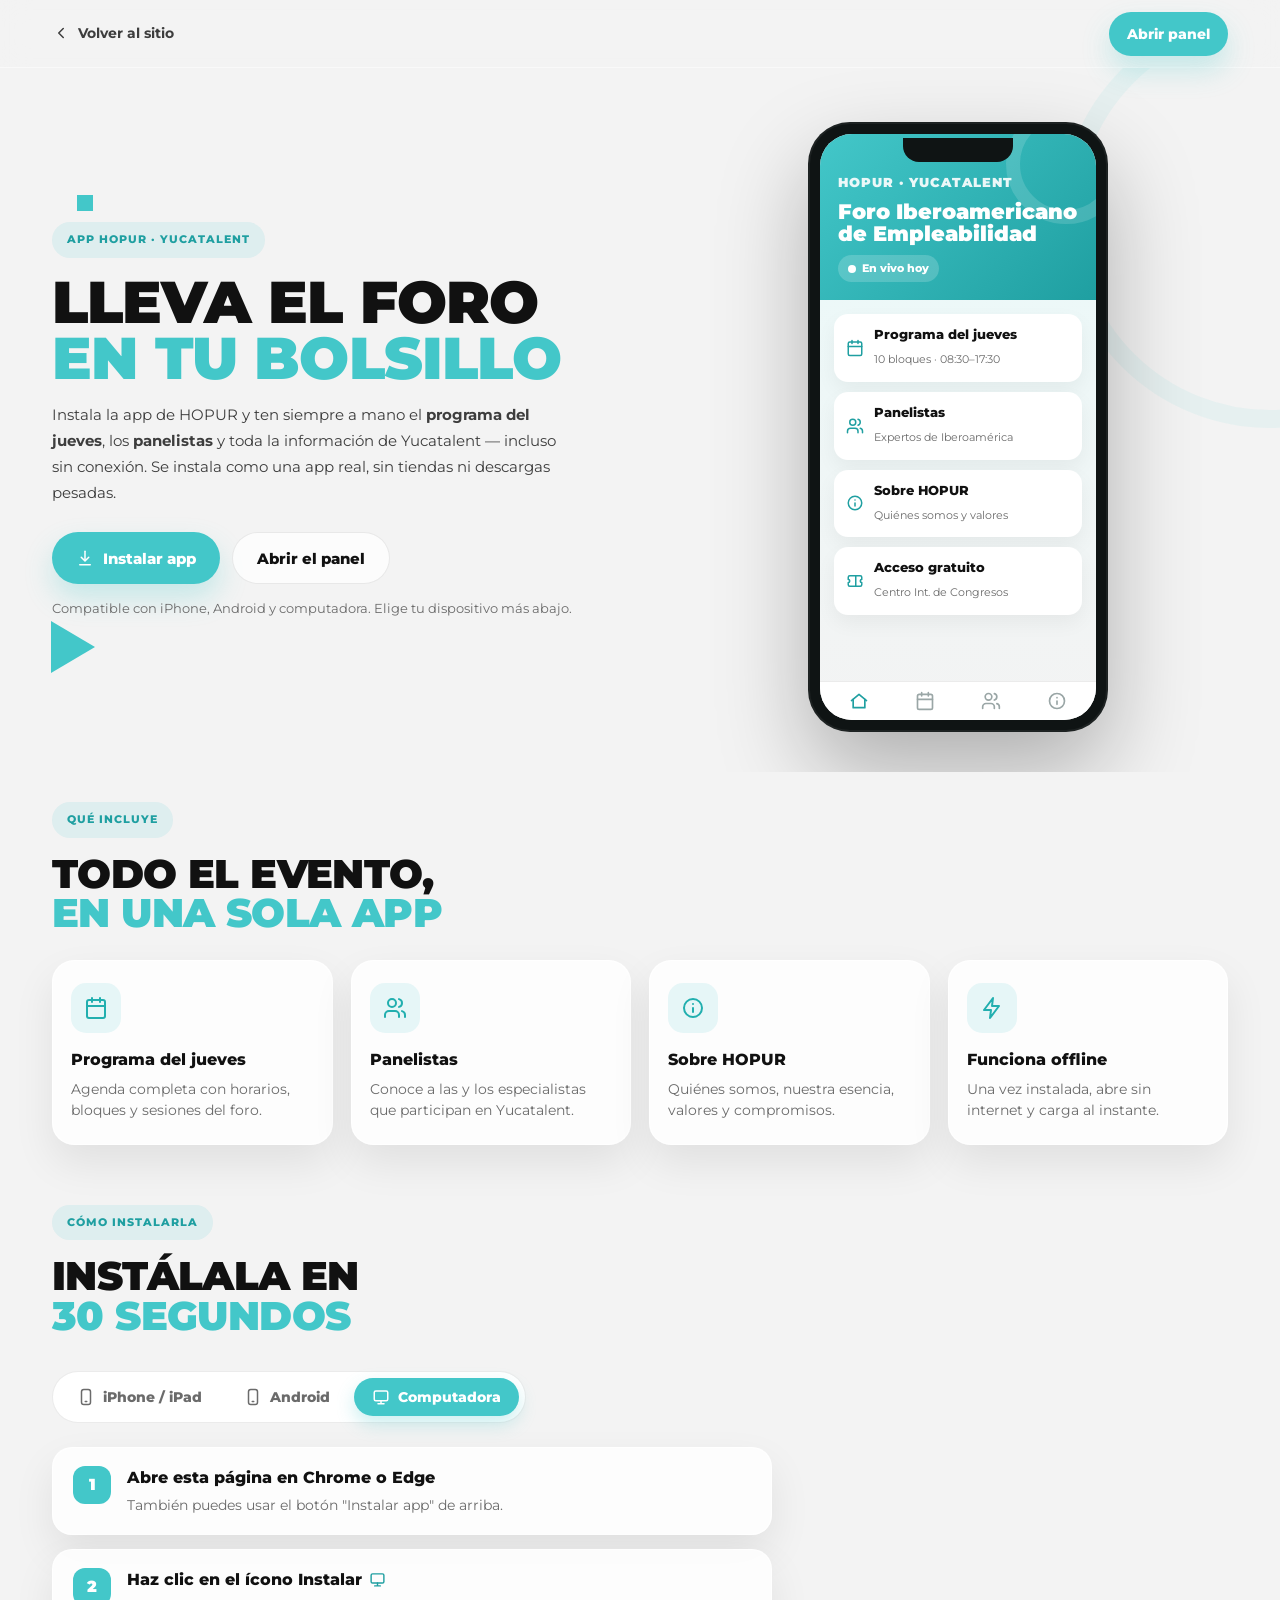
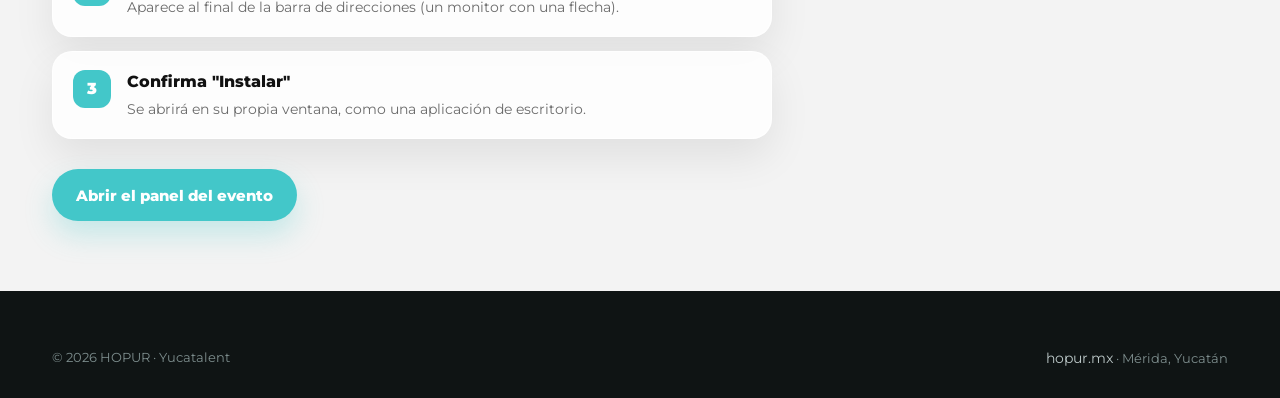
==== app/index.html @ fead2804 "App PWA: pagina de instalacion /app + dashboard del evento - /app: landing de instalacion con mockup" ====
<!doctype html>
<html lang="es">
<head>
  <meta charset="utf-8">
  <meta name="viewport" content="width=device-width, initial-scale=1, viewport-fit=cover">
  <title>App HOPUR · Instala Yucatalent en tu dispositivo</title>
  <meta name="description" content="Instala la app de HOPUR y lleva Yucatalent contigo: programa del jueves, panelistas e información del foro, incluso sin conexión.">
  <meta name="theme-color" content="#43c7c9">
  <link rel="manifest" href="/manifest.json">
  <link rel="icon" href="/icons/icon.svg" type="image/svg+xml">
  <link rel="apple-touch-icon" href="/icons/icon.svg">
  <link rel="preconnect" href="https://fonts.googleapis.com">
  <link rel="preconnect" href="https://fonts.gstatic.com" crossorigin>
  <link href="https://fonts.googleapis.com/css2?family=Montserrat:wght@400;500;600;700;800;900&display=swap" rel="stylesheet">
  <link rel="stylesheet" href="/css/styles.css">
  <link rel="stylesheet" href="/css/app.css">
</head>
<body>

  <svg width="0" height="0" style="position:absolute" aria-hidden="true" focusable="false"><defs>
    <symbol id="i-home" viewBox="0 0 24 24"><path d="M3 11.5 12 4l9 7.5"/><path d="M5 10v10h14V10"/></symbol>
    <symbol id="i-calendar" viewBox="0 0 24 24"><rect x="3" y="4" width="18" height="18" rx="2"/><path d="M16 2v4M8 2v4M3 10h18"/></symbol>
    <symbol id="i-users" viewBox="0 0 24 24"><path d="M16 21v-2a4 4 0 0 0-4-4H6a4 4 0 0 0-4 4v2"/><circle cx="9" cy="7" r="4"/><path d="M22 21v-2a4 4 0 0 0-3-3.87"/><path d="M16 3.13a4 4 0 0 1 0 7.75"/></symbol>
    <symbol id="i-info" viewBox="0 0 24 24"><circle cx="12" cy="12" r="9"/><path d="M12 16v-4M12 8h.01"/></symbol>
    <symbol id="i-ticket" viewBox="0 0 24 24"><path d="M3 7a2 2 0 0 1 2-2h14a2 2 0 0 1 2 2v3a2 2 0 0 0 0 4v3a2 2 0 0 1-2 2H5a2 2 0 0 1-2-2v-3a2 2 0 0 0 0-4Z"/><path d="M13 5v14"/></symbol>
    <symbol id="i-bolt" viewBox="0 0 24 24"><path d="M13 2 4 14h7l-1 8 9-12h-7l1-8Z"/></symbol>
    <symbol id="i-download" viewBox="0 0 24 24"><path d="M12 3v12"/><path d="M7 11l5 5 5-5"/><path d="M5 21h14"/></symbol>
    <symbol id="i-share" viewBox="0 0 24 24"><path d="M12 15V4"/><path d="M8 8l4-4 4 4"/><path d="M5 12v7a1 1 0 0 0 1 1h12a1 1 0 0 0 1-1v-7"/></symbol>
    <symbol id="i-plus-square" viewBox="0 0 24 24"><rect x="3" y="3" width="18" height="18" rx="3"/><path d="M12 8v8M8 12h8"/></symbol>
    <symbol id="i-dots" viewBox="0 0 24 24"><circle cx="12" cy="5" r="1.6" fill="currentColor" stroke="none"/><circle cx="12" cy="12" r="1.6" fill="currentColor" stroke="none"/><circle cx="12" cy="19" r="1.6" fill="currentColor" stroke="none"/></symbol>
    <symbol id="i-phone" viewBox="0 0 24 24"><rect x="6" y="2" width="12" height="20" rx="3"/><path d="M11 18h2"/></symbol>
    <symbol id="i-monitor" viewBox="0 0 24 24"><rect x="3" y="4" width="18" height="13" rx="2"/><path d="M8 21h8M12 17v4"/></symbol>
    <symbol id="i-back" viewBox="0 0 24 24"><path d="M15 6l-6 6 6 6"/></symbol>
    <symbol id="i-check" viewBox="0 0 24 24"><path d="M20 6 9 17l-5-5"/></symbol>
  </defs></svg>

  <div class="appland">
    <header class="appland__nav">
      <div class="nav__inner">
        <a class="appland__back" href="/"><svg class="ic ic--sm"><use href="#i-back"/></svg> Volver al sitio</a>
        <a class="btn btn--primary" href="/app/dashboard/" style="min-height:44px;padding:0 18px;font-size:14px">Abrir panel</a>
      </div>
    </header>

    <!-- HERO -->
    <section class="apphero">
      <div class="deco deco--ring" style="width:420px;height:420px;right:-200px;top:-60px"></div>
      <div class="deco deco--square" style="width:16px;height:16px;top:18%;left:6%"></div>
      <div class="deco deco--triangle" style="left:4%;bottom:14%"></div>
      <div class="container apphero__wrap">
        <div>
          <span class="eyebrow">App HOPUR · Yucatalent</span>
          <h1 class="apphero__title">Lleva el foro <span>en tu bolsillo</span></h1>
          <p class="apphero__text">
            Instala la app de HOPUR y ten siempre a mano el <strong>programa del jueves</strong>,
            los <strong>panelistas</strong> y toda la información de Yucatalent — incluso sin conexión.
            Se instala como una app real, sin tiendas ni descargas pesadas.
          </p>
          <div class="apphero__actions">
            <button class="btn btn--primary" id="installBtn"><svg class="ic ic--sm"><use href="#i-download"/></svg> Instalar app</button>
            <a class="btn btn--secondary" href="/app/dashboard/">Abrir el panel</a>
          </div>
          <p class="apphero__note" id="installNote">Compatible con iPhone, Android y computadora. Elige tu dispositivo más abajo.</p>
        </div>

        <div class="apphero__stage">
          <div class="phone" aria-hidden="true">
            <div class="phone__screen">
              <div class="phone__top">
                <div class="phone__brand">HOPUR · YUCATALENT</div>
                <div class="phone__h">Foro Iberoamericano de Empleabilidad</div>
                <div class="phone__live"><span class="dot"></span> En vivo hoy</div>
              </div>
              <div class="phone__body">
                <div class="phone__row"><svg class="ic"><use href="#i-calendar"/></svg><div><b>Programa del jueves</b><small>10 bloques · 08:30–17:30</small></div></div>
                <div class="phone__row"><svg class="ic"><use href="#i-users"/></svg><div><b>Panelistas</b><small>Expertos de Iberoamérica</small></div></div>
                <div class="phone__row"><svg class="ic"><use href="#i-info"/></svg><div><b>Sobre HOPUR</b><small>Quiénes somos y valores</small></div></div>
                <div class="phone__row"><svg class="ic"><use href="#i-ticket"/></svg><div><b>Acceso gratuito</b><small>Centro Int. de Congresos</small></div></div>
              </div>
              <div class="phone__tabbar">
                <svg class="ic on"><use href="#i-home"/></svg>
                <svg class="ic"><use href="#i-calendar"/></svg>
                <svg class="ic"><use href="#i-users"/></svg>
                <svg class="ic"><use href="#i-info"/></svg>
              </div>
            </div>
          </div>
        </div>
      </div>
    </section>

    <!-- QUÉ INCLUYE -->
    <section class="appfeatures">
      <div class="container">
        <span class="eyebrow">Qué incluye</span>
        <h2 class="section-title" style="font-size:clamp(24px,3.4vw,40px)">Todo el evento, <span>en una sola app</span></h2>
        <div class="appfeatures__grid">
          <article class="appfeature"><div class="appfeature__ic"><svg class="ic"><use href="#i-calendar"/></svg></div><h3>Programa del jueves</h3><p>Agenda completa con horarios, bloques y sesiones del foro.</p></article>
          <article class="appfeature"><div class="appfeature__ic"><svg class="ic"><use href="#i-users"/></svg></div><h3>Panelistas</h3><p>Conoce a las y los especialistas que participan en Yucatalent.</p></article>
          <article class="appfeature"><div class="appfeature__ic"><svg class="ic"><use href="#i-info"/></svg></div><h3>Sobre HOPUR</h3><p>Quiénes somos, nuestra esencia, valores y compromisos.</p></article>
          <article class="appfeature"><div class="appfeature__ic"><svg class="ic"><use href="#i-bolt"/></svg></div><h3>Funciona offline</h3><p>Una vez instalada, abre sin internet y carga al instante.</p></article>
        </div>
      </div>
    </section>

    <!-- INSTRUCCIONES -->
    <section class="appinstall">
      <div class="container">
        <span class="eyebrow">Cómo instalarla</span>
        <h2 class="section-title" style="font-size:clamp(24px,3.4vw,40px)">Instálala en <span>30 segundos</span></h2>

        <div class="appinstall__tabs" role="tablist">
          <button class="appinstall__tab" data-tab="ios" role="tab"><svg class="ic ic--sm"><use href="#i-phone"/></svg> iPhone / iPad</button>
          <button class="appinstall__tab" data-tab="android" role="tab"><svg class="ic ic--sm"><use href="#i-phone"/></svg> Android</button>
          <button class="appinstall__tab" data-tab="desktop" role="tab"><svg class="ic ic--sm"><use href="#i-monitor"/></svg> Computadora</button>
        </div>

        <div class="appinstall__panel" data-panel="ios">
          <div class="steps">
            <div class="step"><div class="step__n">1</div><div><span class="step__b">Abre esta página en Safari</span><p>En iPhone/iPad la instalación solo funciona desde el navegador Safari.</p></div></div>
            <div class="step"><div class="step__n">2</div><div><span class="step__b">Toca Compartir <svg class="ic"><use href="#i-share"/></svg></span><p>Es el ícono del cuadro con la flecha hacia arriba, en la barra inferior.</p></div></div>
            <div class="step"><div class="step__n">3</div><div><span class="step__b">Elige "Añadir a pantalla de inicio" <svg class="ic"><use href="#i-plus-square"/></svg></span><p>Desliza el menú si no lo ves de inmediato.</p></div></div>
            <div class="step"><div class="step__n">4</div><div><span class="step__b">Toca "Añadir"</span><p>El ícono de HOPUR aparecerá en tu pantalla como cualquier app.</p></div></div>
          </div>
        </div>

        <div class="appinstall__panel" data-panel="android">
          <div class="steps">
            <div class="step"><div class="step__n">1</div><div><span class="step__b">Abre esta página en Chrome</span><p>O usa el botón "Instalar app" de arriba si te aparece.</p></div></div>
            <div class="step"><div class="step__n">2</div><div><span class="step__b">Abre el menú <svg class="ic"><use href="#i-dots"/></svg></span><p>Los tres puntos en la esquina superior derecha.</p></div></div>
            <div class="step"><div class="step__n">3</div><div><span class="step__b">Elige "Instalar app" <svg class="ic"><use href="#i-download"/></svg></span><p>En algunos teléfonos aparece como "Añadir a pantalla principal".</p></div></div>
            <div class="step"><div class="step__n">4</div><div><span class="step__b">Confirma "Instalar"</span><p>La app de HOPUR quedará en tu cajón de aplicaciones.</p></div></div>
          </div>
        </div>

        <div class="appinstall__panel" data-panel="desktop">
          <div class="steps">
            <div class="step"><div class="step__n">1</div><div><span class="step__b">Abre esta página en Chrome o Edge</span><p>También puedes usar el botón "Instalar app" de arriba.</p></div></div>
            <div class="step"><div class="step__n">2</div><div><span class="step__b">Haz clic en el ícono Instalar <svg class="ic"><use href="#i-monitor"/></svg></span><p>Aparece al final de la barra de direcciones (un monitor con una flecha).</p></div></div>
            <div class="step"><div class="step__n">3</div><div><span class="step__b">Confirma "Instalar"</span><p>Se abrirá en su propia ventana, como una aplicación de escritorio.</p></div></div>
          </div>
        </div>

        <div style="margin-top:30px">
          <a class="btn btn--primary" href="/app/dashboard/">Abrir el panel del evento</a>
        </div>
      </div>
    </section>

    <footer class="footer">
      <div class="container">
        <div class="footer__bottom" style="border:0;margin:0;padding:0">
          <span>© <span id="year"></span> HOPUR · Yucatalent</span>
          <span><a href="/">hopur.mx</a> · Mérida, Yucatán</span>
        </div>
      </div>
    </footer>
  </div>

  <script src="/js/config.js"></script>
  <script src="/js/app.js"></script>
</body>
</html>
---- css/styles.css ----
/* ============================================================
   HOPUR · Yucatalent — Sistema de diseño compartido
   Estética: Montserrat, acento teal #43c7c9, tarjetas glass,
   formas geométricas flotantes y micro-animaciones suaves.
   ============================================================ */

:root{
  --c1:#43c7c9;        /* acento */
  --c1-dark:#22afaf;
  --c1-deep:#1f9fa1;
  --c2:#111111;        /* texto fuerte / titulares */
  --bg:#f3f3f3;
  --bg-2:#ffffff;
  --tx:#3d3d3d;
  --muted:#6b6b6b;
  --line:rgba(0,0,0,.08);
  --glass:rgba(255,255,255,.84);
  --glass-brd:rgba(255,255,255,.76);
  --shadow:0 18px 42px rgba(0,0,0,.08);
  --shadow-lg:0 28px 64px rgba(0,0,0,.12);
  --ring:rgba(67,199,201,.12);
  --radius:26px;
  --maxw:1220px;
  --nav-h:68px;
  --font:'Montserrat',-apple-system,BlinkMacSystemFont,'Segoe UI',Arial,sans-serif;
}

*,*::before,*::after{box-sizing:border-box}
html{scroll-behavior:smooth;scroll-padding-top:calc(var(--nav-h) + 16px);-webkit-text-size-adjust:100%}
body{
  margin:0;
  font-family:var(--font);
  background:var(--bg);
  color:var(--tx);
  line-height:1.6;
  overflow-x:hidden;
}
img{max-width:100%;display:block}
a{color:inherit}
button{font-family:inherit}

.container{width:100%;max-width:var(--maxw);margin:0 auto;padding:0 22px}

/* ---------- Tipografía utilitaria ---------- */
.eyebrow{
  display:inline-flex;align-items:center;gap:8px;
  background:var(--ring);color:var(--c1-deep);
  padding:9px 15px;border-radius:999px;
  font-size:11px;font-weight:800;letter-spacing:1px;text-transform:uppercase;
}
.section-title{
  font-size:clamp(28px,4.4vw,54px);line-height:.98;font-weight:900;
  text-transform:uppercase;color:var(--c2);letter-spacing:-.6px;margin:16px 0 14px;
}
.section-title span{display:block;color:var(--c1)}
.section-text{max-width:760px;font-size:clamp(15px,1.1vw,18px);line-height:1.78;color:var(--tx)}
.accent-line{
  width:138px;height:8px;border-radius:999px;background:var(--c1);
  position:relative;overflow:hidden;margin-top:22px;
}
.accent-line::after{
  content:"";position:absolute;top:0;left:-32%;width:32%;height:100%;
  background:rgba(255,255,255,.82);animation:shine 2s linear infinite;
}

/* ---------- Botones ---------- */
.btn{
  display:inline-flex;align-items:center;justify-content:center;gap:9px;
  min-height:52px;padding:0 24px;border-radius:999px;border:0;cursor:pointer;
  text-decoration:none;font-size:15px;font-weight:800;line-height:1;
  transition:transform .25s ease,background .25s ease,box-shadow .25s ease,border-color .25s ease;
  white-space:nowrap;
}
.btn--primary{background:var(--c1);color:#fff;box-shadow:0 14px 28px rgba(67,199,201,.26)}
.btn--primary:hover{transform:translateY(-3px);background:var(--c1-dark);box-shadow:0 18px 34px rgba(67,199,201,.34)}
.btn--secondary{background:rgba(255,255,255,.72);color:var(--c2);border:1.5px solid var(--line)}
.btn--secondary:hover{transform:translateY(-3px);border-color:rgba(67,199,201,.4)}
.btn--ghost{background:transparent;color:var(--c2);min-height:auto;padding:8px 4px}
.btn--block{width:100%}
.btn svg{width:18px;height:18px}

/* ---------- Navbar ---------- */
.nav{
  position:sticky;top:0;z-index:50;height:var(--nav-h);
  display:flex;align-items:center;
  background:rgba(243,243,243,.72);
  backdrop-filter:blur(14px);-webkit-backdrop-filter:blur(14px);
  border-bottom:1px solid rgba(255,255,255,.5);
  transition:box-shadow .25s ease,background .25s ease;
}
.nav.is-stuck{box-shadow:0 8px 24px rgba(0,0,0,.06);background:rgba(243,243,243,.9)}
.nav__inner{display:flex;align-items:center;justify-content:space-between;width:100%;max-width:var(--maxw);margin:0 auto;padding:0 22px;gap:16px}
.nav__brand{display:flex;align-items:center;gap:10px;font-weight:900;letter-spacing:.5px;color:var(--c2);text-decoration:none;font-size:18px}
.nav__brand img{height:30px;width:auto}
.nav__links{display:flex;align-items:center;gap:26px;list-style:none;margin:0;padding:0}
.nav__links a{text-decoration:none;font-size:14px;font-weight:700;color:var(--tx);position:relative;padding:4px 0;transition:color .2s ease}
.nav__links a::after{content:"";position:absolute;left:0;bottom:-2px;width:0;height:2px;background:var(--c1);transition:width .25s ease}
.nav__links a:hover{color:var(--c2)}
.nav__links a:hover::after{width:100%}
.nav__cta{display:flex;align-items:center;gap:10px}
.nav__cta .btn{min-height:44px;padding:0 18px;font-size:14px}
.nav__toggle{display:none;background:none;border:0;cursor:pointer;padding:8px}
.nav__toggle span{display:block;width:24px;height:2px;background:var(--c2);border-radius:2px;transition:.3s ease}
.nav__toggle span+span{margin-top:6px}

/* ---------- Decoración (formas flotantes) ---------- */
.deco{position:absolute;pointer-events:none;z-index:1}
.deco--circle{border-radius:50%;background:rgba(67,199,201,.05);filter:blur(8px)}
.deco--ring{border-radius:50%;border:18px solid rgba(67,199,201,.07)}
.deco--square{background:var(--c1);animation:blink 2.8s ease-in-out infinite}
.deco--triangle{width:0;height:0;border-left:44px solid var(--c1);border-top:26px solid transparent;border-bottom:26px solid transparent;animation:float 3.6s ease-in-out infinite}
.deco--dash{border:2px dashed rgba(67,199,201,.22);border-radius:50%;animation:spin 22s linear infinite}

/* ---------- Secciones base ---------- */
.section{position:relative;overflow:hidden;padding:78px 0}
.section--alt{background:linear-gradient(180deg,#fff, #f6fbfb)}

/* ============================================================
   HERO
   ============================================================ */
.hero{position:relative;overflow:hidden;padding:64px 0 60px}
.hero__wrap{display:grid;grid-template-columns:1.04fr .96fr;gap:34px;align-items:center;position:relative;z-index:2}
.hero__title{margin:18px 0 16px;font-size:clamp(36px,5.1vw,72px);line-height:.93;font-weight:900;text-transform:uppercase;color:var(--c2);letter-spacing:-1px;max-width:760px}
.hero__title span{display:block;color:var(--c1)}
.hero__text{max-width:560px;font-size:clamp(15px,1.15vw,19px);line-height:1.78;color:var(--tx)}
.hero__text strong{color:var(--c2)}
.hero__actions{display:flex;flex-wrap:wrap;gap:14px;margin-top:26px}
.hero__trust{display:flex;align-items:center;gap:14px;margin-top:26px;flex-wrap:wrap}
.hero__trust-avatars{display:flex}
.hero__trust-avatars span{
  width:38px;height:38px;border-radius:50%;margin-left:-10px;border:2px solid #fff;
  background:var(--c1);color:#fff;display:grid;place-items:center;font-weight:800;font-size:13px;
  box-shadow:0 4px 10px rgba(0,0,0,.12);
}
.hero__trust-avatars span:first-child{margin-left:0}
.hero__trust small{font-size:13px;color:var(--muted);line-height:1.4}
.hero__trust b{color:var(--c2)}

.hero__stage{min-height:440px;display:flex;align-items:center;justify-content:center;position:relative}
.stage{width:min(470px,100%);aspect-ratio:1/1;position:relative;display:flex;align-items:center;justify-content:center}
.stage__ring{position:absolute;border-radius:50%}
.stage__ring--1{width:92%;height:92%;border:2px dashed rgba(67,199,201,.32);animation:spin 18s linear infinite}
.stage__ring--2{width:74%;height:74%;border:24px solid rgba(67,199,201,.08);animation:spinReverse 14s linear infinite}
.stage__ring--3{width:54%;height:54%;border:2px solid rgba(17,17,17,.05);animation:spin 10s linear infinite}
.stage__card{
  width:76%;min-height:246px;padding:28px 24px;border-radius:30px;
  background:var(--glass);border:1px solid var(--glass-brd);box-shadow:var(--shadow);
  backdrop-filter:blur(10px);-webkit-backdrop-filter:blur(10px);
  position:relative;overflow:hidden;display:flex;align-items:center;justify-content:center;
  animation:pulse 3.6s ease-in-out infinite;
}
.stage__card::before{content:"";position:absolute;inset:-28%;background:conic-gradient(from 0deg,transparent 0deg,rgba(67,199,201,.14) 75deg,transparent 150deg);animation:spin 8s linear infinite}
.stage__inner{position:relative;z-index:2;text-align:center}
.stage__inner img{max-width:240px;margin:0 auto 12px;animation:floatSm 3s ease-in-out infinite}
.stage__inner p{font-size:13px;line-height:1.35;font-weight:900;letter-spacing:.7px;text-transform:uppercase;color:var(--c2);margin:0}

/* ============================================================
   YUCATALENT (evento + countdown)
   ============================================================ */
.event{position:relative;overflow:hidden;padding:78px 0;background:linear-gradient(180deg,#fff,#f6fbfb)}
.event__wrap{display:grid;grid-template-columns:.95fr 1.05fr;gap:28px;align-items:stretch;position:relative;z-index:2}
.event__visual{position:relative;min-height:460px;border-radius:32px;overflow:hidden;background:linear-gradient(135deg,rgba(67,199,201,.12),rgba(255,255,255,.96));box-shadow:var(--shadow-lg)}
.event__logo{position:absolute;inset:0;display:flex;align-items:center;justify-content:center;padding:34px}
.event__logo-card{width:min(420px,100%);min-height:280px;background:rgba(255,255,255,.92);border-radius:30px;display:flex;align-items:center;justify-content:center;padding:26px;position:relative;overflow:hidden;box-shadow:var(--shadow)}
.event__logo-card::before{content:"";position:absolute;width:78%;height:78%;border:2px dashed rgba(67,199,201,.22);border-radius:50%;animation:spin 20s linear infinite}
.event__logo-card img{position:relative;z-index:2;max-width:100%;max-height:180px;object-fit:contain;animation:pulse 3.8s ease-in-out infinite}
.event__floating{position:absolute;left:22px;right:22px;bottom:22px;background:rgba(255,255,255,.92);border-radius:22px;padding:18px;z-index:3;backdrop-filter:blur(8px);box-shadow:0 12px 28px rgba(0,0,0,.06)}
.event__floating strong{display:block;font-size:18px;font-weight:900;color:#111;text-transform:uppercase;margin-bottom:6px}
.event__floating span{display:block;font-size:14px;line-height:1.6;color:#555}

.event__content{background:var(--glass);border-radius:30px;box-shadow:var(--shadow);padding:34px 30px;position:relative;overflow:hidden}
.event__content::before{content:"";position:absolute;right:-42px;top:-42px;width:140px;height:140px;border-radius:50%;border:16px solid rgba(67,199,201,.08)}
.event__meta{display:flex;flex-wrap:wrap;gap:10px;margin:16px 0 4px;position:relative;z-index:2}
.event__chip{display:inline-flex;align-items:center;gap:7px;background:rgba(67,199,201,.1);color:var(--c1-deep);padding:8px 13px;border-radius:999px;font-size:12px;font-weight:800}
.event__chip svg{width:15px;height:15px;flex:0 0 auto}
.registro__benefits .ic svg{width:15px;height:15px}
.countdown{display:grid;grid-template-columns:repeat(4,1fr);gap:12px;margin:22px 0;position:relative;z-index:2}
.countdown__cell{background:rgba(67,199,201,.08);border-radius:18px;padding:18px 12px;text-align:center;position:relative;overflow:hidden}
.countdown__cell::before{content:"";position:absolute;inset:8px;border:1.5px dashed rgba(67,199,201,.22);border-radius:14px;animation:spin 18s linear infinite}
.countdown__cell strong{display:block;font-size:clamp(24px,3vw,38px);font-weight:900;color:#111;position:relative;z-index:2}
.countdown__cell span{display:block;font-size:11px;font-weight:800;text-transform:uppercase;letter-spacing:1px;color:#666;position:relative;z-index:2}
.event__live{display:none;position:relative;z-index:2;align-items:center;gap:12px;background:rgba(67,199,201,.1);border:1px solid rgba(67,199,201,.25);border-radius:18px;padding:18px;margin:22px 0}
.event__live.is-on{display:flex}
.event__live .dot{width:12px;height:12px;border-radius:50%;background:#e0245e;box-shadow:0 0 0 0 rgba(224,36,94,.6);animation:livePulse 1.4s infinite}
.event__live strong{font-size:15px;color:var(--c2);text-transform:uppercase;letter-spacing:.5px}
.event__live small{display:block;color:var(--muted);font-size:13px}
.is-live .countdown{display:none}
.event__actions{display:flex;gap:12px;flex-wrap:wrap;position:relative;z-index:2}

/* ============================================================
   REGISTRO (formulario Supabase)
   ============================================================ */
.registro{position:relative;overflow:hidden;padding:80px 0}
.registro__wrap{display:grid;grid-template-columns:1fr 1fr;gap:34px;align-items:center;position:relative;z-index:2}
.registro__benefits{list-style:none;margin:24px 0 0;padding:0;display:grid;gap:14px}
.registro__benefits li{display:flex;gap:12px;align-items:flex-start;font-size:15.5px;color:var(--tx)}
.registro__benefits .ic{flex:0 0 28px;width:28px;height:28px;border-radius:9px;background:var(--ring);color:var(--c1-deep);display:grid;place-items:center;font-weight:900;font-size:14px;margin-top:2px}
.card-form{
  background:var(--glass);border:1px solid var(--glass-brd);border-radius:28px;
  box-shadow:var(--shadow-lg);padding:30px;position:relative;overflow:hidden;
  backdrop-filter:blur(10px);-webkit-backdrop-filter:blur(10px);
}
.card-form::before{content:"";position:absolute;right:-40px;top:-40px;width:130px;height:130px;border-radius:50%;border:15px solid rgba(67,199,201,.08)}
.card-form h3{position:relative;z-index:2;margin:0 0 4px;font-size:22px;font-weight:900;color:var(--c2)}
.card-form p.sub{position:relative;z-index:2;margin:0 0 18px;font-size:14px;color:var(--muted)}
.btn-google{
  position:relative;z-index:2;width:100%;min-height:50px;display:flex;align-items:center;justify-content:center;gap:10px;
  background:#fff;color:#3c4043;border:1.5px solid #dadce0;border-radius:999px;font-weight:700;font-size:15px;cursor:pointer;
  transition:box-shadow .2s ease,transform .2s ease;
}
.btn-google:hover{box-shadow:0 6px 16px rgba(0,0,0,.12);transform:translateY(-2px)}
.btn-google img{width:20px;height:20px}
.divider{position:relative;z-index:2;display:flex;align-items:center;gap:12px;margin:18px 0;color:var(--muted);font-size:12px;font-weight:700;text-transform:uppercase;letter-spacing:.5px}
.divider::before,.divider::after{content:"";flex:1;height:1px;background:var(--line)}
.field{position:relative;z-index:2;margin-bottom:14px}
.field-row{display:grid;grid-template-columns:1fr 1fr;gap:12px}
.field label{display:block;font-size:12px;font-weight:800;text-transform:uppercase;letter-spacing:.5px;color:var(--muted);margin-bottom:6px}
.field input{
  width:100%;min-height:50px;padding:0 16px;border-radius:14px;border:1.5px solid var(--line);
  background:#fff;font-size:15px;font-family:var(--font);color:var(--c2);transition:border-color .2s ease,box-shadow .2s ease;
}
.field input:focus{outline:none;border-color:var(--c1);box-shadow:0 0 0 4px rgba(67,199,201,.16)}
.field input.invalid{border-color:#e0245e;box-shadow:0 0 0 4px rgba(224,36,94,.12)}
.field--hp{position:absolute;left:-9999px;width:1px;height:1px;overflow:hidden}
.consent{position:relative;z-index:2;display:flex;gap:10px;align-items:flex-start;margin:6px 0 18px;font-size:13px;color:var(--muted);line-height:1.5}
.consent input{margin-top:3px;width:18px;height:18px;accent-color:var(--c1);flex:0 0 auto}
.form-msg{position:relative;z-index:2;display:none;margin-top:14px;padding:14px 16px;border-radius:14px;font-size:14px;font-weight:600}
.form-msg.is-show{display:block}
.form-msg.ok{background:rgba(67,199,201,.12);color:var(--c1-deep);border:1px solid rgba(67,199,201,.3)}
.form-msg.err{background:rgba(224,36,94,.1);color:#c01e4f;border:1px solid rgba(224,36,94,.25)}
.card-form .btn[disabled]{opacity:.6;cursor:not-allowed;transform:none}

/* ============================================================
   SERVICIOS
   ============================================================ */
.grid-3{display:grid;grid-template-columns:repeat(3,1fr);gap:22px;margin-top:34px;position:relative;z-index:2}
.card{
  background:var(--glass);border:1px solid var(--glass-brd);border-radius:var(--radius);
  box-shadow:var(--shadow);padding:26px 24px;position:relative;overflow:hidden;
  transition:transform .28s ease,box-shadow .28s ease;
  backdrop-filter:blur(8px);-webkit-backdrop-filter:blur(8px);
}
.card:hover{transform:translateY(-6px);box-shadow:var(--shadow-lg)}
.card::before{content:"";position:absolute;right:-34px;top:-34px;width:110px;height:110px;border:14px solid rgba(67,199,201,.08);border-radius:50%}
.card__icon{width:58px;height:58px;border-radius:18px;background:var(--ring);color:var(--c1-dark);display:flex;align-items:center;justify-content:center;font-size:18px;font-weight:900;margin-bottom:18px;position:relative;z-index:2}
.card__title{font-size:18px;line-height:1.2;font-weight:800;color:var(--c2);margin:0 0 10px;position:relative;z-index:2}
.card__text{font-size:15px;line-height:1.72;color:var(--muted);margin:0;position:relative;z-index:2}

/* ============================================================
   ALIADOS / CLIENTES
   ============================================================ */
.featured{
  margin-top:34px;background:var(--glass);border:1px solid var(--glass-brd);border-radius:30px;
  box-shadow:var(--shadow);padding:28px;position:relative;overflow:hidden;
  display:grid;grid-template-columns:minmax(260px,360px) 1fr;gap:28px;align-items:center;
  backdrop-filter:blur(8px);-webkit-backdrop-filter:blur(8px);z-index:2;
}
.featured::before{content:"";position:absolute;right:-44px;top:-44px;width:150px;height:150px;border:18px solid rgba(67,199,201,.08);border-radius:50%}
.featured__logo{background:linear-gradient(180deg,rgba(255,255,255,.88),rgba(245,252,252,.95));border-radius:24px;min-height:210px;display:flex;align-items:center;justify-content:center;padding:28px;position:relative;z-index:2;box-shadow:inset 0 0 0 1px rgba(255,255,255,.72)}
.featured__logo::before{content:"";position:absolute;width:80%;height:80%;border:2px dashed rgba(67,199,201,.22);border-radius:50%;animation:spin 22s linear infinite}
.featured__logo img{position:relative;z-index:2;max-width:100%;max-height:118px;object-fit:contain;animation:pulse 3.8s ease-in-out infinite}
.featured__content{position:relative;z-index:2}
.featured__mini{display:inline-block;background:var(--c1);color:#fff;padding:8px 14px;border-radius:999px;font-size:10px;font-weight:800;letter-spacing:1px;text-transform:uppercase;margin-bottom:14px}
.featured__title{font-size:clamp(22px,2.3vw,36px);line-height:1.02;font-weight:900;text-transform:uppercase;color:var(--c2);margin:0 0 12px;letter-spacing:-.4px}
.featured__title span{display:block;color:var(--c1)}
.featured__text{font-size:15.5px;line-height:1.75;color:var(--muted);max-width:620px;margin:0}

.logos-grid{display:grid;grid-template-columns:repeat(3,1fr);gap:22px;margin-top:28px;position:relative;z-index:2}
.logo-card{
  background:var(--glass);border:1px solid var(--glass-brd);border-radius:24px;box-shadow:var(--shadow);
  padding:22px 18px;position:relative;overflow:hidden;transition:transform .28s ease;
  backdrop-filter:blur(8px);-webkit-backdrop-filter:blur(8px);
  min-height:200px;display:flex;flex-direction:column;justify-content:center;align-items:center;text-align:center;
}
.logo-card:hover{transform:translateY(-6px)}
.logo-card::before{content:"";position:absolute;right:-28px;bottom:-28px;width:95px;height:95px;border:12px solid rgba(67,199,201,.08);border-radius:50%}
.logo-card__img{width:100%;min-height:92px;display:flex;align-items:center;justify-content:center;margin-bottom:14px;position:relative;z-index:2}
.logo-card__img img{max-width:100%;max-height:80px;object-fit:contain}
.logo-card__name{font-size:15px;line-height:1.45;font-weight:800;color:var(--c2);position:relative;z-index:2}

/* ============================================================
   FOOTER
   ============================================================ */
.footer{background:#0f1414;color:#cfd6d6;padding:56px 0 28px;position:relative;overflow:hidden}
.footer__grid{display:grid;grid-template-columns:1.4fr 1fr 1fr;gap:32px;position:relative;z-index:2}
.footer__brand{display:flex;align-items:center;gap:10px;font-weight:900;font-size:20px;color:#fff;margin-bottom:14px}
.footer__brand img{height:30px}
.footer p{margin:0 0 14px;font-size:14px;line-height:1.7;color:#9fb0b0;max-width:340px}
.footer h4{color:#fff;font-size:13px;text-transform:uppercase;letter-spacing:1px;margin:0 0 14px}
.footer ul{list-style:none;margin:0;padding:0;display:grid;gap:10px}
.footer a{color:#bcc8c8;text-decoration:none;font-size:14px;transition:color .2s ease}
.footer a:hover{color:var(--c1)}
.footer__bottom{margin-top:40px;padding-top:20px;border-top:1px solid rgba(255,255,255,.1);display:flex;justify-content:space-between;gap:14px;flex-wrap:wrap;font-size:13px;color:#7e8e8e;position:relative;z-index:2}

/* ============================================================
   Animaciones
   ============================================================ */
@keyframes float{0%,100%{transform:translateY(0)}50%{transform:translateY(-8px)}}
@keyframes floatSm{0%,100%{transform:translateY(0)}50%{transform:translateY(-6px)}}
@keyframes blink{0%,100%{opacity:.35;transform:scale(1)}50%{opacity:1;transform:scale(1.16)}}
@keyframes pulse{0%,100%{transform:scale(1)}50%{transform:scale(1.04)}}
@keyframes shine{from{left:-32%}to{left:100%}}
@keyframes spin{from{transform:rotate(0)}to{transform:rotate(360deg)}}
@keyframes spinReverse{from{transform:rotate(360deg)}to{transform:rotate(0)}}
@keyframes livePulse{0%{box-shadow:0 0 0 0 rgba(224,36,94,.55)}70%{box-shadow:0 0 0 10px rgba(224,36,94,0)}100%{box-shadow:0 0 0 0 rgba(224,36,94,0)}}

/* Reveal on scroll */
.reveal{opacity:0;transform:translateY(26px);transition:opacity .7s ease,transform .7s ease}
.reveal.is-visible{opacity:1;transform:none}

/* ============================================================
   Responsive
   ============================================================ */
@media (max-width:980px){
  .hero__wrap{grid-template-columns:1fr;text-align:center;gap:24px}
  .hero__text{margin:0 auto}
  .hero__actions,.hero__trust{justify-content:center}
  .accent-line{margin-left:auto;margin-right:auto}
  .event__wrap{grid-template-columns:1fr}
  .registro__wrap{grid-template-columns:1fr;gap:26px}
  .featured{grid-template-columns:1fr;gap:20px}
  .grid-3{grid-template-columns:repeat(2,1fr);gap:18px}
  .logos-grid{grid-template-columns:repeat(2,1fr);gap:18px}
  .footer__grid{grid-template-columns:1fr 1fr}
}

@media (max-width:760px){
  .nav__links,.nav__cta .btn--secondary{display:none}
  .nav__toggle{display:block}
  .nav.is-open .nav__links{
    display:flex;flex-direction:column;position:absolute;top:var(--nav-h);left:0;right:0;
    background:rgba(243,243,243,.98);backdrop-filter:blur(14px);
    padding:18px 22px;gap:18px;border-bottom:1px solid var(--line);box-shadow:0 16px 30px rgba(0,0,0,.08);
  }
  .section,.event,.registro{padding:56px 0}
  .hero{padding:44px 0 48px}
  .field-row{grid-template-columns:1fr}
  .grid-3{grid-template-columns:1fr}
  .logos-grid{grid-template-columns:1fr}
  .countdown{grid-template-columns:repeat(2,1fr)}
  .footer__grid{grid-template-columns:1fr}
  .hero__actions .btn,.event__actions .btn{width:100%}
  .stage{width:min(300px,90vw)}
  .stage__inner img{max-width:170px}
}

/* Accesibilidad: respeta usuarios que prefieren menos movimiento */
@media (prefers-reduced-motion:reduce){
  *,*::before,*::after{animation-duration:.001ms!important;animation-iteration-count:1!important;transition-duration:.001ms!important;scroll-behavior:auto!important}
  .reveal{opacity:1;transform:none}
}
---- css/app.css ----
/* ============================================================
   HOPUR · app.css — PWA: página de instalación + dashboard
   Depende de css/styles.css (tokens, animaciones, botones).
   ============================================================ */

/* Iconos SVG (sprite con <use>) */
.ic{width:24px;height:24px;fill:none;stroke:currentColor;stroke-width:2;stroke-linecap:round;stroke-linejoin:round;flex:0 0 auto}
.ic--sm{width:18px;height:18px}

/* ============================================================
   PÁGINA /app — instalación
   ============================================================ */
.appland{min-height:100vh;display:flex;flex-direction:column}
.appland__nav{
  position:sticky;top:0;z-index:50;height:var(--nav-h);display:flex;align-items:center;
  background:rgba(243,243,243,.78);backdrop-filter:blur(14px);-webkit-backdrop-filter:blur(14px);
  border-bottom:1px solid rgba(255,255,255,.5);
}
.appland__nav .nav__inner{display:flex;align-items:center;justify-content:space-between;width:100%;max-width:var(--maxw);margin:0 auto;padding:0 22px}
.appland__back{display:inline-flex;align-items:center;gap:8px;text-decoration:none;font-weight:700;font-size:14px;color:var(--tx)}
.appland__back:hover{color:var(--c2)}

.apphero{position:relative;overflow:hidden;padding:54px 0 40px}
.apphero__wrap{display:grid;grid-template-columns:1.05fr .95fr;gap:40px;align-items:center;position:relative;z-index:2}
.apphero__title{font-size:clamp(32px,4.6vw,60px);line-height:.96;font-weight:900;text-transform:uppercase;color:var(--c2);letter-spacing:-.8px;margin:16px 0 14px}
.apphero__title span{display:block;color:var(--c1)}
.apphero__text{max-width:520px;font-size:clamp(15px,1.1vw,18px);line-height:1.74;color:var(--tx)}
.apphero__actions{display:flex;flex-wrap:wrap;gap:12px;margin-top:26px}
.apphero__note{margin-top:14px;font-size:13px;color:var(--muted);display:flex;align-items:center;gap:8px}
.apphero__stage{display:flex;justify-content:center;position:relative}

/* Mockup de teléfono */
.phone{
  width:300px;max-width:84vw;aspect-ratio:300/610;background:#0f1414;border-radius:42px;
  padding:12px;box-shadow:0 40px 90px rgba(0,0,0,.28),inset 0 0 0 2px rgba(255,255,255,.06);
  position:relative;animation:floatSm 4s ease-in-out infinite;
}
.phone::before{content:"";position:absolute;top:16px;left:50%;transform:translateX(-50%);width:110px;height:24px;background:#0f1414;border-radius:0 0 16px 16px;z-index:3}
.phone__screen{width:100%;height:100%;border-radius:32px;overflow:hidden;background:linear-gradient(180deg,#eafafa,#f3f3f3);position:relative;display:flex;flex-direction:column}
.phone__top{background:linear-gradient(135deg,var(--c1),var(--c1-deep));color:#fff;padding:38px 18px 18px;position:relative;overflow:hidden}
.phone__top::after{content:"";position:absolute;right:-30px;top:-30px;width:120px;height:120px;border:14px solid rgba(255,255,255,.14);border-radius:50%}
.phone__brand{font-weight:900;letter-spacing:1px;font-size:13px;opacity:.9}
.phone__h{font-size:21px;font-weight:900;line-height:1.05;margin:8px 0 4px}
.phone__live{display:inline-flex;align-items:center;gap:6px;background:rgba(255,255,255,.18);padding:5px 10px;border-radius:999px;font-size:11px;font-weight:800;margin-top:6px}
.phone__live .dot{width:8px;height:8px;border-radius:50%;background:#fff;animation:livePulse 1.4s infinite}
.phone__body{flex:1;padding:14px;display:grid;gap:10px;align-content:start}
.phone__row{background:#fff;border-radius:14px;padding:11px 12px;box-shadow:0 8px 20px rgba(0,0,0,.05);display:flex;align-items:center;gap:10px}
.phone__row .ic{width:18px;height:18px;color:var(--c1-deep)}
.phone__row b{font-size:12.5px;color:var(--c2);font-weight:800;display:block}
.phone__row small{font-size:11px;color:var(--muted)}
.phone__tabbar{display:flex;justify-content:space-around;background:#fff;border-top:1px solid var(--line);padding:9px 6px}
.phone__tabbar .ic{width:20px;height:20px;color:#9aa6a6}
.phone__tabbar .ic.on{color:var(--c1-deep)}

/* Qué incluye */
.appfeatures{padding:30px 0}
.appfeatures__grid{display:grid;grid-template-columns:repeat(4,1fr);gap:18px;margin-top:28px}
.appfeature{background:var(--glass);border:1px solid var(--glass-brd);border-radius:22px;box-shadow:var(--shadow);padding:22px 18px;position:relative;overflow:hidden}
.appfeature__ic{width:50px;height:50px;border-radius:15px;background:var(--ring);color:var(--c1-dark);display:grid;place-items:center;margin-bottom:14px;animation:pulse 3.6s ease-in-out infinite}
.appfeature h3{margin:0 0 6px;font-size:16px;font-weight:800;color:var(--c2)}
.appfeature p{margin:0;font-size:13.5px;line-height:1.6;color:var(--muted)}

/* Instrucciones por dispositivo */
.appinstall{padding:30px 0 70px}
.appinstall__tabs{display:inline-flex;gap:6px;background:#fff;border:1px solid var(--line);border-radius:999px;padding:6px;margin-top:22px;flex-wrap:wrap}
.appinstall__tab{display:inline-flex;align-items:center;gap:8px;border:0;background:transparent;cursor:pointer;font-family:var(--font);font-weight:800;font-size:14px;color:var(--muted);padding:10px 18px;border-radius:999px;transition:.2s ease}
.appinstall__tab.is-active{background:var(--c1);color:#fff;box-shadow:0 8px 18px rgba(67,199,201,.28)}
.appinstall__panel{display:none;margin-top:24px}
.appinstall__panel.is-active{display:block;animation:fadeUp .4s ease}
.steps{display:grid;gap:14px;max-width:720px}
.step{display:flex;gap:16px;align-items:flex-start;background:var(--glass);border:1px solid var(--glass-brd);border-radius:20px;box-shadow:var(--shadow);padding:18px 20px}
.step__n{flex:0 0 38px;width:38px;height:38px;border-radius:12px;background:var(--c1);color:#fff;display:grid;place-items:center;font-weight:900;font-size:16px}
.step__b{display:block;font-size:15.5px;font-weight:800;color:var(--c2);margin-bottom:3px}
.step__b .ic{display:inline-block;width:17px;height:17px;vertical-align:-3px;margin:0 2px;color:var(--c1-deep)}
.step p{margin:0;font-size:14px;line-height:1.6;color:var(--muted)}

/* ============================================================
   DASHBOARD /app/dashboard
   ============================================================ */
.app{
  --app-bar-h:64px;--app-tab-h:66px;
  max-width:680px;margin:0 auto;min-height:100vh;
  background:var(--bg);position:relative;
  box-shadow:0 0 80px rgba(0,0,0,.06);
  padding-bottom:calc(var(--app-tab-h) + env(safe-area-inset-bottom,0px));
}
.app-bar{
  position:sticky;top:0;z-index:40;height:var(--app-bar-h);display:flex;align-items:center;justify-content:space-between;
  padding:0 16px;background:rgba(243,243,243,.82);backdrop-filter:blur(14px);-webkit-backdrop-filter:blur(14px);
  border-bottom:1px solid rgba(255,255,255,.5);
}
.app-bar__brand{display:flex;align-items:center;gap:9px;font-weight:900;color:var(--c2);font-size:16px}
.app-bar__brand img{height:26px}
.app-bar__live{display:inline-flex;align-items:center;gap:7px;background:rgba(224,36,94,.1);color:#c01e4f;border:1px solid rgba(224,36,94,.2);padding:6px 11px;border-radius:999px;font-size:11px;font-weight:800;text-transform:uppercase;letter-spacing:.4px}
.app-bar__live .dot{width:8px;height:8px;border-radius:50%;background:#e0245e;animation:livePulse 1.4s infinite}
.app-bar__live[data-state="soon"]{background:rgba(67,199,201,.12);color:var(--c1-deep);border-color:rgba(67,199,201,.25)}
.app-bar__live[data-state="soon"] .dot{background:var(--c1)}

.app-main{padding:18px 16px 24px}
.app-view{display:none}
.app-view.is-active{display:block;animation:fadeUp .35s ease}

.app-hero{position:relative;overflow:hidden;border-radius:26px;padding:24px 22px;color:#fff;background:linear-gradient(135deg,var(--c1),var(--c1-deep));box-shadow:0 20px 44px rgba(31,159,161,.32)}
.app-hero::after{content:"";position:absolute;right:-40px;top:-40px;width:160px;height:160px;border:18px solid rgba(255,255,255,.12);border-radius:50%;animation:spin 26s linear infinite}
.app-hero__eyebrow{font-size:11px;font-weight:800;letter-spacing:1.5px;text-transform:uppercase;opacity:.92}
.app-hero h1{font-size:clamp(26px,7vw,34px);line-height:.98;font-weight:900;text-transform:uppercase;margin:8px 0 10px;letter-spacing:-.5px;position:relative;z-index:2}
.app-hero p{margin:0;font-size:14px;line-height:1.6;opacity:.95;position:relative;z-index:2;max-width:90%}
.app-hero__meta{display:flex;flex-wrap:wrap;gap:8px;margin-top:16px;position:relative;z-index:2}
.app-hero__meta span{display:inline-flex;align-items:center;gap:6px;background:rgba(255,255,255,.16);padding:7px 11px;border-radius:999px;font-size:12px;font-weight:700}
.app-hero__meta .ic{width:15px;height:15px}

/* Countdown del dashboard */
.app-count{display:grid;grid-template-columns:repeat(4,1fr);gap:8px;margin-top:16px;position:relative;z-index:2}
.app-count div{background:rgba(255,255,255,.16);border-radius:14px;padding:12px 6px;text-align:center}
.app-count strong{display:block;font-size:22px;font-weight:900;line-height:1}
.app-count span{display:block;font-size:10px;font-weight:700;text-transform:uppercase;letter-spacing:.5px;opacity:.9;margin-top:3px}
.app-count.is-hidden{display:none}

.app-section-title{display:flex;align-items:center;gap:10px;margin:26px 4px 14px;font-size:13px;font-weight:900;letter-spacing:1px;text-transform:uppercase;color:var(--muted)}
.app-section-title::after{content:"";flex:1;height:1px;background:var(--line)}

.app-card{background:var(--glass);border:1px solid var(--glass-brd);border-radius:20px;box-shadow:var(--shadow);padding:18px;position:relative;overflow:hidden}
.app-grid-2{display:grid;grid-template-columns:1fr 1fr;gap:12px}

/* Quick links (Inicio) */
.qlinks{display:grid;grid-template-columns:1fr 1fr;gap:12px;margin-top:6px}
.qlink{display:flex;align-items:center;gap:12px;background:var(--glass);border:1px solid var(--glass-brd);border-radius:18px;box-shadow:var(--shadow);padding:16px;cursor:pointer;text-align:left;width:100%;font-family:var(--font);transition:transform .2s ease}
.qlink:hover{transform:translateY(-3px)}
.qlink__ic{width:42px;height:42px;border-radius:13px;background:var(--ring);color:var(--c1-dark);display:grid;place-items:center}
.qlink b{display:block;font-size:14px;color:var(--c2);font-weight:800}
.qlink small{font-size:12px;color:var(--muted)}

/* Ejes (cards con icono) */
.axis-grid{display:grid;grid-template-columns:1fr 1fr;gap:12px}
.axis{background:var(--glass);border:1px solid var(--glass-brd);border-radius:18px;box-shadow:var(--shadow);padding:16px;position:relative;overflow:hidden}
.axis__ic{width:44px;height:44px;border-radius:13px;background:var(--ring);color:var(--c1-dark);display:grid;place-items:center;margin-bottom:10px;animation:pulse 3.6s ease-in-out infinite}
.axis h4{margin:0 0 5px;font-size:14.5px;font-weight:800;color:var(--c2);text-transform:uppercase;letter-spacing:-.2px}
.axis p{margin:0;font-size:12.8px;line-height:1.55;color:var(--muted)}

/* Programa (timeline vertical) */
.prog-note{font-size:12.5px;color:var(--muted);background:rgba(67,199,201,.08);border:1px dashed rgba(67,199,201,.3);border-radius:14px;padding:12px 14px;margin-bottom:18px;line-height:1.55}
.timeline{position:relative;padding-left:22px}
.timeline::before{content:"";position:absolute;left:6px;top:6px;bottom:6px;width:2px;background:linear-gradient(180deg,rgba(67,199,201,.15),rgba(67,199,201,.7),rgba(67,199,201,.15))}
.tl{position:relative;padding:0 0 18px 18px}
.tl::before{content:"";position:absolute;left:-22px;top:4px;width:14px;height:14px;border-radius:50%;background:#fff;border:4px solid var(--c1);box-shadow:0 0 0 5px rgba(67,199,201,.12)}
.tl__time{display:inline-flex;align-items:center;gap:6px;font-size:12px;font-weight:900;color:var(--c1-deep);letter-spacing:.4px}
.tl__time .ic{width:14px;height:14px}
.tl__card{margin-top:8px;background:var(--glass);border:1px solid var(--glass-brd);border-radius:16px;box-shadow:var(--shadow);padding:14px 16px}
.tl__card h4{margin:0 0 4px;font-size:15px;font-weight:800;color:var(--c2);line-height:1.2}
.tl__card p{margin:0;font-size:13px;line-height:1.55;color:var(--muted)}
.tl__tag{display:inline-block;margin-top:8px;background:rgba(67,199,201,.1);color:var(--c1-deep);font-size:10.5px;font-weight:800;letter-spacing:.5px;text-transform:uppercase;padding:5px 9px;border-radius:999px}
.tl--break .tl__card{background:rgba(67,199,201,.06);box-shadow:none;border-style:dashed}

/* Panelistas */
.panel-grid{display:grid;gap:12px}
.panelist{display:flex;gap:14px;align-items:center;background:var(--glass);border:1px solid var(--glass-brd);border-radius:18px;box-shadow:var(--shadow);padding:14px 16px;position:relative;overflow:hidden}
.panelist__av{flex:0 0 56px;width:56px;height:56px;border-radius:16px;display:grid;place-items:center;font-weight:900;font-size:19px;color:#fff;background:linear-gradient(135deg,var(--c1),var(--c1-deep));box-shadow:0 8px 18px rgba(31,159,161,.3)}
.panelist__b strong{display:block;font-size:15.5px;color:var(--c2);font-weight:800;line-height:1.15}
.panelist__b span{display:block;font-size:12.8px;color:var(--muted);line-height:1.5;margin-top:3px}
.panelist__tag{display:inline-block;margin-top:6px;background:rgba(67,199,201,.1);color:var(--c1-deep);font-size:10px;font-weight:800;letter-spacing:.5px;text-transform:uppercase;padding:4px 9px;border-radius:999px}

/* HOPUR (info) */
.exec{display:flex;gap:14px;align-items:center;margin-bottom:14px}
.exec img{width:78px;height:78px;border-radius:18px;object-fit:cover;flex:0 0 78px;box-shadow:var(--shadow)}
.exec strong{display:block;font-size:16px;color:var(--c2);font-weight:900}
.exec span{display:block;font-size:13px;color:var(--muted);line-height:1.5;margin-top:4px}
.vals-grid{display:grid;grid-template-columns:1fr 1fr;gap:12px}
.val{background:var(--glass);border:1px solid var(--glass-brd);border-radius:18px;box-shadow:var(--shadow);padding:16px;position:relative;overflow:hidden}
.val__ic{width:44px;height:44px;border-radius:13px;background:var(--ring);color:var(--c1-dark);display:grid;place-items:center;margin-bottom:10px;animation:pulse 3.6s ease-in-out infinite}
.val h4{margin:0 0 5px;font-size:14px;font-weight:900;text-transform:uppercase;color:var(--c2);letter-spacing:-.2px}
.val p{margin:0;font-size:12.5px;line-height:1.55;color:var(--muted)}
.app-cta{display:flex;flex-direction:column;gap:10px;margin-top:18px}

/* Tab bar inferior */
.app-tabbar{
  position:fixed;left:0;right:0;bottom:0;z-index:45;height:calc(var(--app-tab-h) + env(safe-area-inset-bottom,0px));
  padding-bottom:env(safe-area-inset-bottom,0px);
  max-width:680px;margin:0 auto;display:flex;
  background:rgba(255,255,255,.92);backdrop-filter:blur(16px);-webkit-backdrop-filter:blur(16px);
  border-top:1px solid var(--line);box-shadow:0 -8px 24px rgba(0,0,0,.05);
}
.app-tab{flex:1;display:flex;flex-direction:column;align-items:center;justify-content:center;gap:4px;border:0;background:transparent;cursor:pointer;font-family:var(--font);color:#9aa6a6;transition:color .2s ease;padding:8px 4px}
.app-tab .ic{width:22px;height:22px}
.app-tab span{font-size:10.5px;font-weight:800;letter-spacing:.2px}
.app-tab.is-active{color:var(--c1-deep)}
.app-tab.is-active .ic{transform:translateY(-1px)}

@keyframes fadeUp{from{opacity:0;transform:translateY(10px)}to{opacity:1;transform:none}}

/* Responsive */
@media (max-width:900px){
  .apphero__wrap{grid-template-columns:1fr;text-align:center;gap:30px}
  .apphero__text{margin:0 auto}
  .apphero__actions,.apphero__note{justify-content:center}
  .appfeatures__grid{grid-template-columns:repeat(2,1fr)}
}
@media (max-width:560px){
  .appfeatures__grid{grid-template-columns:1fr 1fr}
  .axis-grid,.vals-grid{grid-template-columns:1fr}
  .qlinks{grid-template-columns:1fr}
  .appinstall__tab{padding:9px 14px;font-size:13px}
}
@media (prefers-reduced-motion:reduce){
  .app-view.is-active,.appinstall__panel.is-active{animation:none}
}
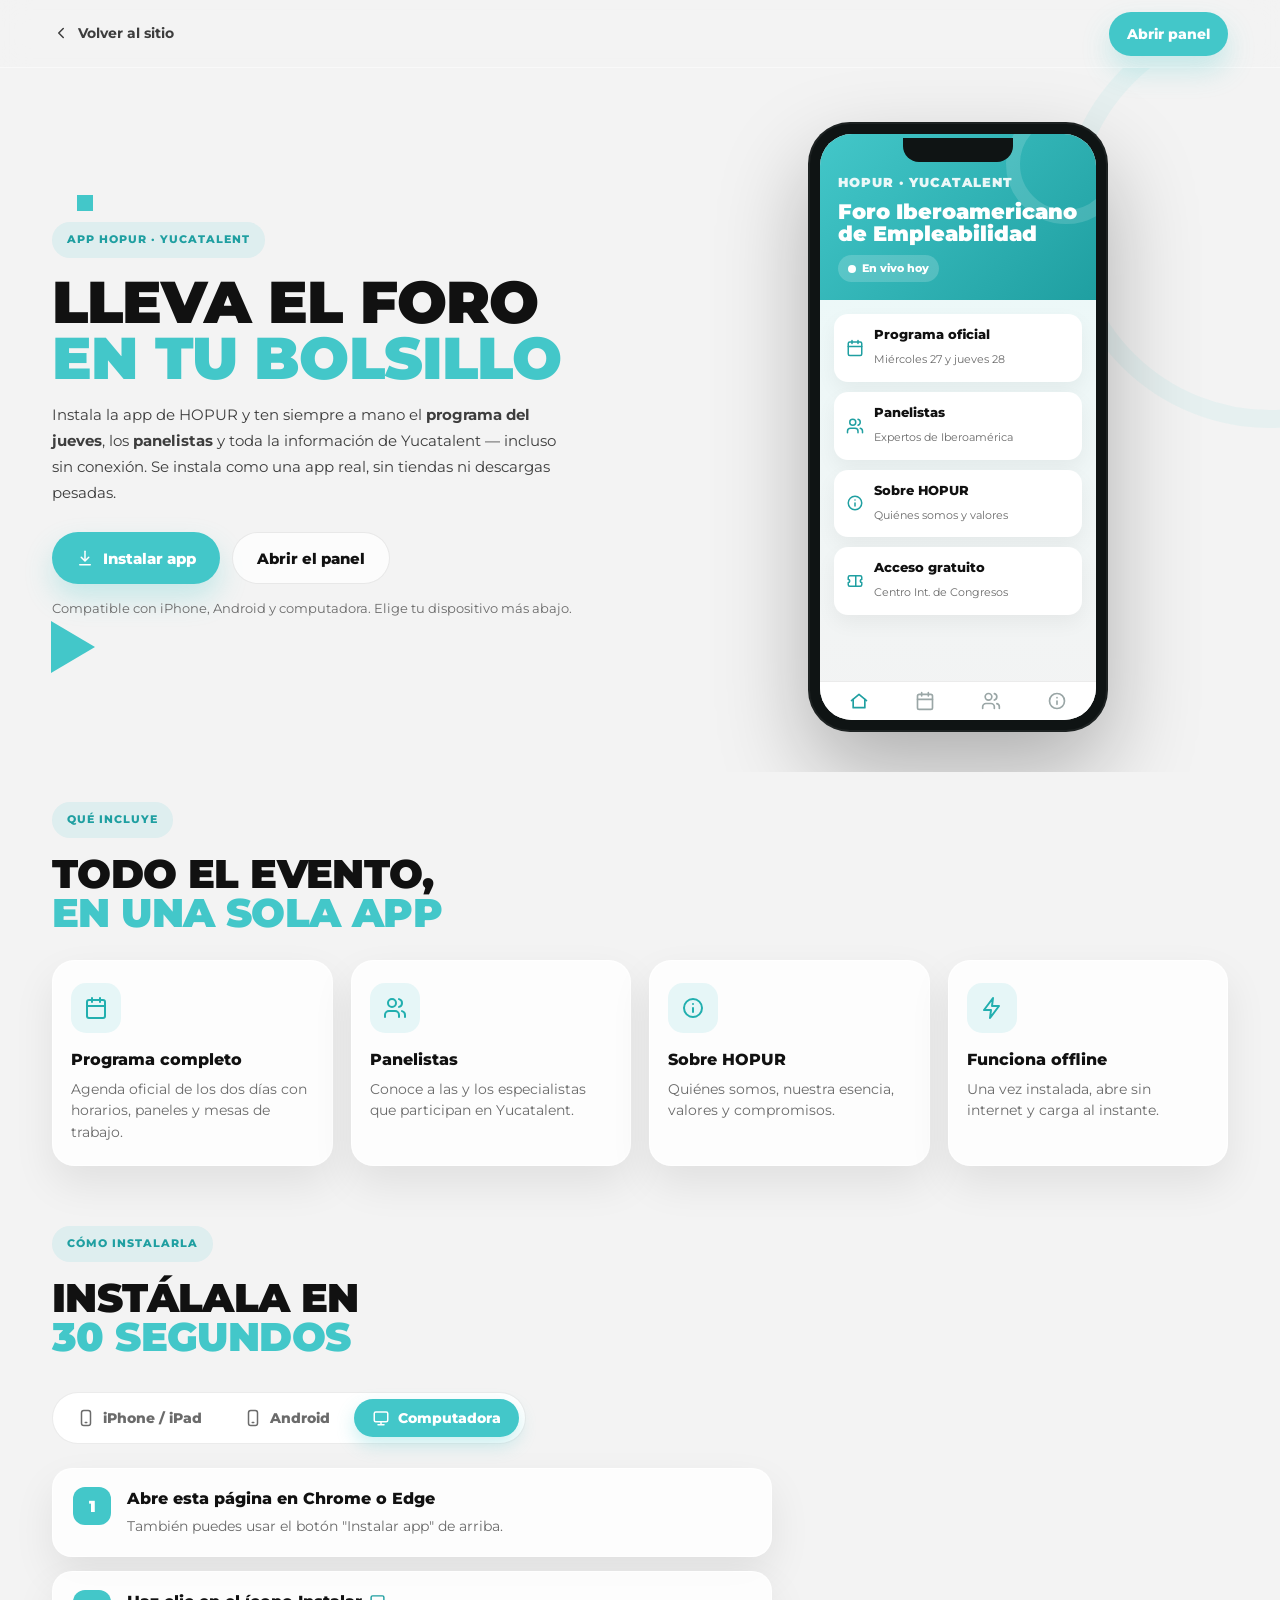
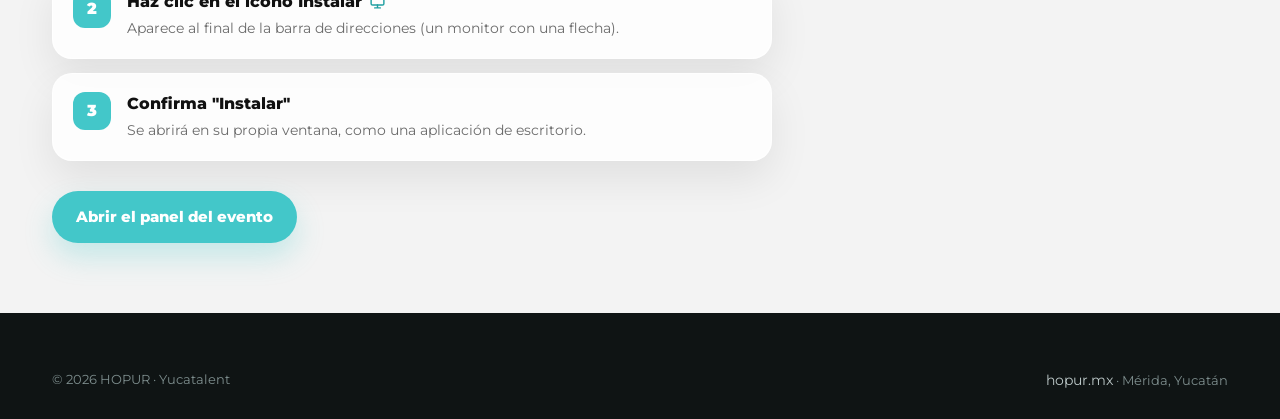
==== commit de6f6c5a: "Programa oficial de Yucatalent (miércoles 27 y jueves 28) - Dashboard: agenda oficial de los dos dia" ====
--- a/app/index.html
+++ b/app/index.html
@@ -72,7 +72,7 @@
                 <div class="phone__live"><span class="dot"></span> En vivo hoy</div>
               </div>
               <div class="phone__body">
-                <div class="phone__row"><svg class="ic"><use href="#i-calendar"/></svg><div><b>Programa del jueves</b><small>10 bloques · 08:30–17:30</small></div></div>
+                <div class="phone__row"><svg class="ic"><use href="#i-calendar"/></svg><div><b>Programa oficial</b><small>Miércoles 27 y jueves 28</small></div></div>
                 <div class="phone__row"><svg class="ic"><use href="#i-users"/></svg><div><b>Panelistas</b><small>Expertos de Iberoamérica</small></div></div>
                 <div class="phone__row"><svg class="ic"><use href="#i-info"/></svg><div><b>Sobre HOPUR</b><small>Quiénes somos y valores</small></div></div>
                 <div class="phone__row"><svg class="ic"><use href="#i-ticket"/></svg><div><b>Acceso gratuito</b><small>Centro Int. de Congresos</small></div></div>
@@ -95,7 +95,7 @@
         <span class="eyebrow">Qué incluye</span>
         <h2 class="section-title" style="font-size:clamp(24px,3.4vw,40px)">Todo el evento, <span>en una sola app</span></h2>
         <div class="appfeatures__grid">
-          <article class="appfeature"><div class="appfeature__ic"><svg class="ic"><use href="#i-calendar"/></svg></div><h3>Programa del jueves</h3><p>Agenda completa con horarios, bloques y sesiones del foro.</p></article>
+          <article class="appfeature"><div class="appfeature__ic"><svg class="ic"><use href="#i-calendar"/></svg></div><h3>Programa completo</h3><p>Agenda oficial de los dos días con horarios, paneles y mesas de trabajo.</p></article>
           <article class="appfeature"><div class="appfeature__ic"><svg class="ic"><use href="#i-users"/></svg></div><h3>Panelistas</h3><p>Conoce a las y los especialistas que participan en Yucatalent.</p></article>
           <article class="appfeature"><div class="appfeature__ic"><svg class="ic"><use href="#i-info"/></svg></div><h3>Sobre HOPUR</h3><p>Quiénes somos, nuestra esencia, valores y compromisos.</p></article>
           <article class="appfeature"><div class="appfeature__ic"><svg class="ic"><use href="#i-bolt"/></svg></div><h3>Funciona offline</h3><p>Una vez instalada, abre sin internet y carga al instante.</p></article>
--- a/css/styles.css
+++ b/css/styles.css
@@ -349,3 +349,84 @@
   *,*::before,*::after{animation-duration:.001ms!important;animation-iteration-count:1!important;transition-duration:.001ms!important;scroll-behavior:auto!important}
   .reveal{opacity:1;transform:none}
 }
+
+/* ============================================================
+   Componentes compartidos para páginas internas
+   ============================================================ */
+.nav__links a[aria-current="page"]{color:var(--c2)}
+.nav__links a[aria-current="page"]::after{width:100%}
+
+.tac{text-align:center}
+.mxa{margin-left:auto;margin-right:auto}
+.icon-chip svg{width:26px;height:26px}
+
+/* Hero de página (genérico) */
+.phero{position:relative;overflow:hidden;padding:60px 0 50px}
+.phero__wrap{display:grid;grid-template-columns:1.05fr .95fr;gap:36px;align-items:center;position:relative;z-index:2}
+.phero__title{font-size:clamp(32px,5vw,68px);line-height:.95;font-weight:900;text-transform:uppercase;color:var(--c2);letter-spacing:-.8px;margin:16px 0 14px;max-width:680px}
+.phero__title span{display:block;color:var(--c1)}
+.phero__text{max-width:560px;font-size:clamp(15px,1.1vw,18px);line-height:1.76;color:var(--tx)}
+.phero__text strong{color:var(--c2)}
+.phero__actions{display:flex;flex-wrap:wrap;gap:12px;margin-top:24px}
+
+/* Imagen con overlay glass (héroes y cierres) */
+.imgcard{position:relative;border-radius:30px;overflow:hidden;box-shadow:var(--shadow-lg);background:#fff;min-height:430px}
+.imgcard img{width:100%;height:100%;min-height:430px;object-fit:cover;display:block}
+.imgcard::after{content:"";position:absolute;inset:0;background:linear-gradient(180deg,rgba(0,0,0,.02),rgba(0,0,0,.24))}
+.imgcard__glass{position:absolute;left:18px;right:18px;bottom:18px;z-index:2;background:rgba(255,255,255,.9);backdrop-filter:blur(8px);-webkit-backdrop-filter:blur(8px);border-radius:18px;padding:16px 18px}
+.imgcard__glass strong{display:block;font-size:16px;font-weight:900;color:#111;text-transform:uppercase;margin-bottom:5px;line-height:1.1}
+.imgcard__glass span{display:block;font-size:13.5px;line-height:1.55;color:#555}
+
+/* Cabecera de sección centrada */
+.section-head{max-width:860px;margin:0 auto 36px;text-align:center}
+.section-head .section-text{margin:0 auto}
+
+/* Rejillas utilitarias */
+.grid-2{display:grid;grid-template-columns:repeat(2,1fr);gap:22px}
+.grid-4{display:grid;grid-template-columns:repeat(4,1fr);gap:20px}
+
+/* Eyebrow numerada para tarjetas */
+.card__num{font-size:12px;font-weight:900;color:var(--c1);letter-spacing:1px;text-transform:uppercase;margin-bottom:8px;position:relative;z-index:2}
+.card--tall{min-height:250px}
+
+/* Banda de cierre / declaración */
+.band{background:linear-gradient(135deg,rgba(67,199,201,.1),rgba(255,255,255,.86));border:1px solid var(--glass-brd);border-radius:24px;box-shadow:var(--shadow);padding:26px 26px;font-size:15.5px;line-height:1.82;color:#444;position:relative;overflow:hidden;z-index:2}
+.band--note{margin-top:30px}
+
+/* Perfil directivo */
+.profile{display:grid;grid-template-columns:.85fr 1.15fr;gap:32px;align-items:center;position:relative;z-index:2}
+.profile__bio h3{font-size:clamp(24px,3vw,40px);line-height:1;font-weight:900;text-transform:uppercase;color:var(--c2);margin:14px 0 12px;letter-spacing:-.5px}
+.profile__bio h3 span{display:block;color:var(--c1)}
+.profile__bio p{font-size:15.5px;line-height:1.8;color:var(--muted);margin:0 0 12px}
+.profile__hl{background:rgba(67,199,201,.08);border-radius:18px;padding:16px;font-size:14.5px;line-height:1.7;color:#3f3f3f;font-weight:600;margin-top:6px}
+
+/* Timeline horizontal (trayectoria) */
+.tline{display:flex;gap:16px;overflow-x:auto;padding:6px 2px 16px;scroll-snap-type:x mandatory;-webkit-overflow-scrolling:touch}
+.tline::-webkit-scrollbar{height:8px}
+.tline::-webkit-scrollbar-thumb{background:rgba(67,199,201,.35);border-radius:999px}
+.tstep{flex:0 0 230px;scroll-snap-align:start;background:var(--glass);border:1px solid var(--glass-brd);border-radius:20px;box-shadow:var(--shadow);padding:18px;position:relative;overflow:hidden}
+.tstep__yr{display:inline-block;background:var(--c1);color:#fff;font-size:11px;font-weight:800;letter-spacing:.5px;padding:6px 11px;border-radius:999px;margin-bottom:12px}
+.tstep h4{margin:0 0 7px;font-size:15px;font-weight:800;color:var(--c2);text-transform:uppercase;line-height:1.15}
+.tstep p{margin:0;font-size:13px;line-height:1.58;color:var(--muted)}
+
+/* Tarjeta de info de contacto */
+.cinfo{background:var(--glass);border:1px solid var(--glass-brd);border-radius:26px;box-shadow:var(--shadow-lg);padding:26px;display:grid;gap:8px;position:relative;overflow:hidden;backdrop-filter:blur(8px);-webkit-backdrop-filter:blur(8px)}
+.cinfo__item{display:flex;align-items:center;gap:14px;padding:14px 4px;border-bottom:1px solid var(--line)}
+.cinfo__item:last-child{border-bottom:0}
+.cinfo__ic{flex:0 0 44px;width:44px;height:44px;border-radius:13px;background:var(--ring);color:var(--c1-dark);display:grid;place-items:center}
+.cinfo__ic svg{width:20px;height:20px}
+.cinfo__item strong{display:block;font-size:11px;text-transform:uppercase;letter-spacing:.5px;color:var(--muted);margin-bottom:2px}
+.cinfo__item a,.cinfo__item .v{font-size:15.5px;font-weight:800;color:var(--c2);text-decoration:none}
+.cinfo__item a:hover{color:var(--c1-deep)}
+
+@media (max-width:980px){
+  .phero__wrap{grid-template-columns:1fr;text-align:center;gap:28px}
+  .phero__text{margin:0 auto}
+  .phero__actions{justify-content:center}
+  .profile{grid-template-columns:1fr;gap:22px}
+  .grid-4{grid-template-columns:repeat(2,1fr)}
+  .grid-2{grid-template-columns:1fr}
+}
+@media (max-width:760px){
+  .grid-4{grid-template-columns:1fr}
+}
--- a/css/app.css
+++ b/css/app.css
@@ -149,6 +149,8 @@
 .tl__card h4{margin:0 0 4px;font-size:15px;font-weight:800;color:var(--c2);line-height:1.2}
 .tl__card p{margin:0;font-size:13px;line-height:1.55;color:var(--muted)}
 .tl__tag{display:inline-block;margin-top:8px;background:rgba(67,199,201,.1);color:var(--c1-deep);font-size:10.5px;font-weight:800;letter-spacing:.5px;text-transform:uppercase;padding:5px 9px;border-radius:999px}
+.tl__list{margin:8px 0 2px;padding-left:18px}
+.tl__list li{font-size:12.8px;line-height:1.55;color:var(--muted);margin-bottom:5px}
 .tl--break .tl__card{background:rgba(67,199,201,.06);box-shadow:none;border-style:dashed}
 
 /* Panelistas */
